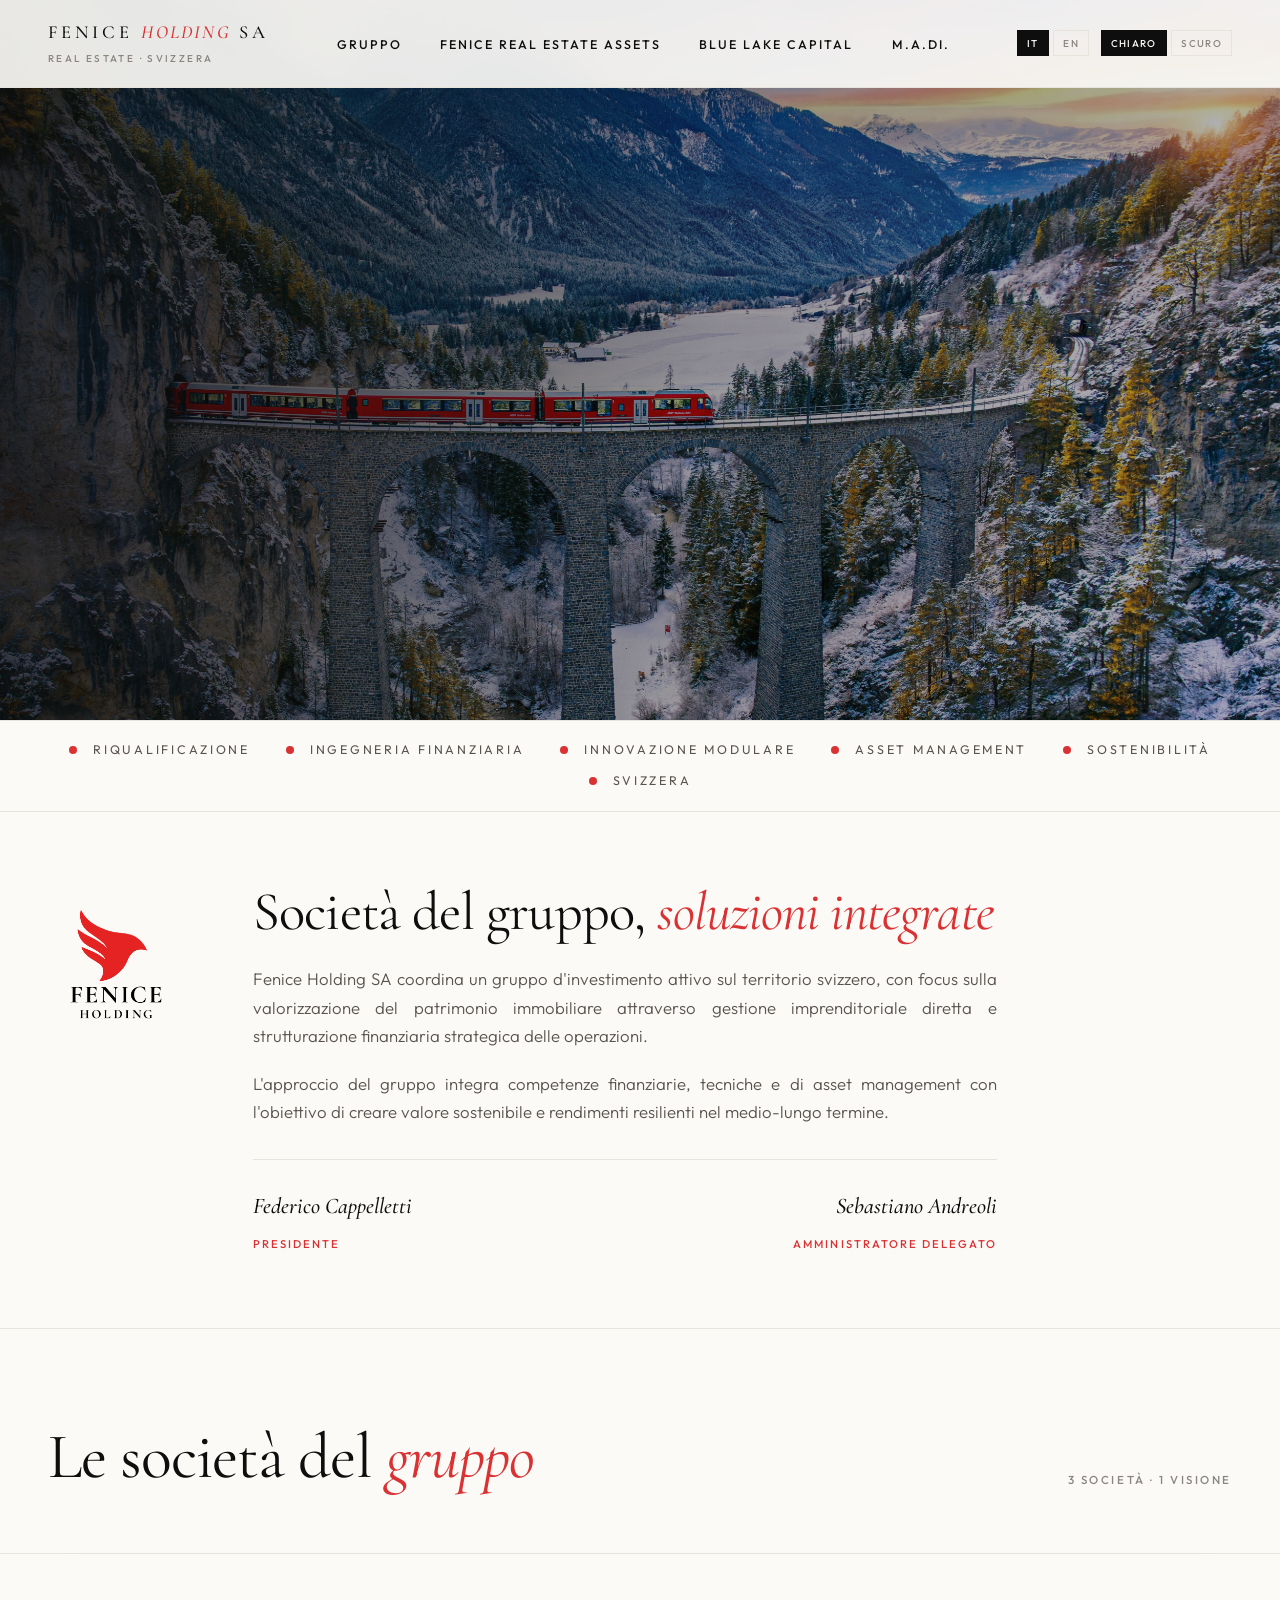
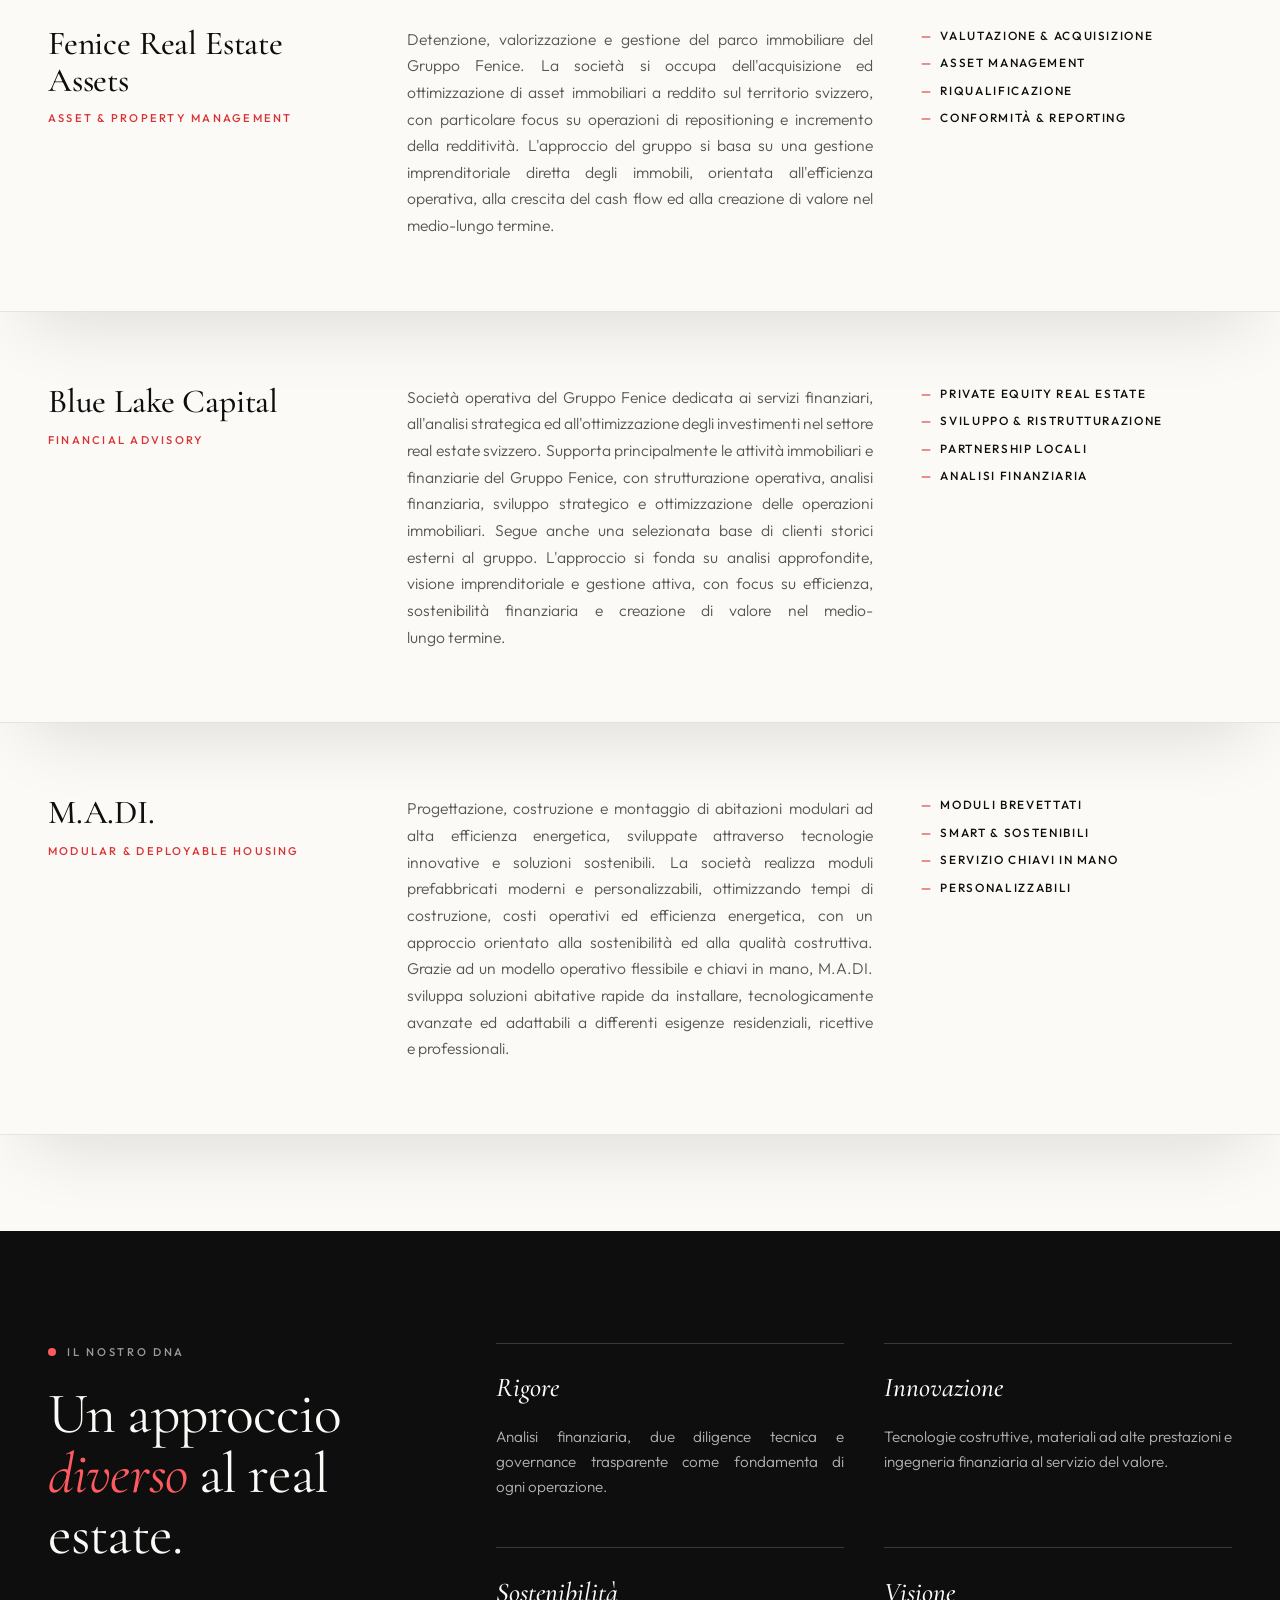
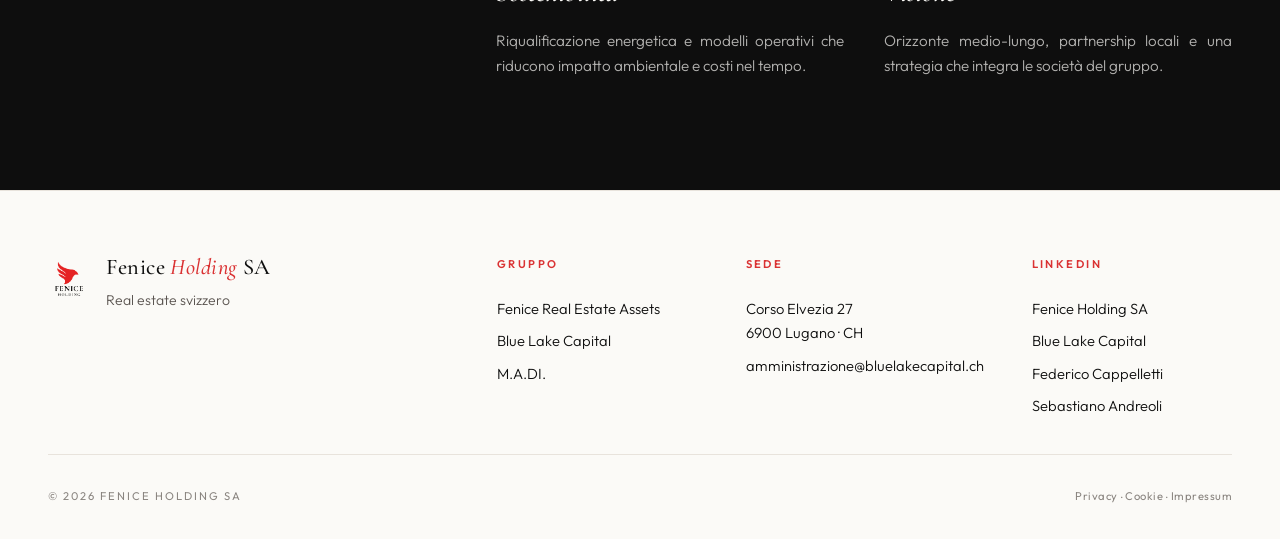
==== index.html @ 57247892 "fix: always land at top on load, keep URL clean on anchor clicks, add scroll offset for fixed topbar" ====
<!DOCTYPE html>
<html lang="it">
<head>
<meta charset="UTF-8" />
<script>
(function () {
  try {
    if (localStorage.getItem("fenice-theme") === "dark") {
      document.documentElement.setAttribute("data-theme", "dark");
    }
  } catch (e) {}
  try {
    if ("scrollRestoration" in history) history.scrollRestoration = "manual";
  } catch (e) {}
  window.addEventListener("load", function () {
    if (location.hash) {
      try { history.replaceState(null, "", location.pathname + location.search); } catch (e) {}
    }
    window.scrollTo({ top: 0, left: 0, behavior: "instant" });
  });
})();
</script>
<meta name="viewport" content="width=device-width, initial-scale=1.0" />
<title data-it="Fenice Holding SA — Real Estate Svizzera" data-en="Fenice Holding SA — Swiss Real Estate">Fenice Holding SA — Real Estate Svizzera</title>
<meta name="description" content="Fenice Holding SA — Valore aggiunto nel real estate svizzero attraverso riqualificazione, ingegneria finanziaria e innovazione modulare." />
<link rel="preconnect" href="https://fonts.googleapis.com">
<link rel="preconnect" href="https://fonts.gstatic.com" crossorigin>
<link href="https://fonts.googleapis.com/css2?family=Cormorant+Garamond:ital,wght@0,300;0,400;0,500;0,600;0,700;1,400;1,500&family=Outfit:wght@200;300;400;500;600;700&display=swap" rel="stylesheet">
<style>
  :root {
    /* Brand */
    --paper: #fbfaf7;
    --paper-warm: #f4f0e8;
    --ink: #0e0e0e;
    --ink-soft: #5a5450;
    --ink-mute: #8a8580;
    --red: #DA3233;          /* Official Fenice red */
    --red-deep: #a8232a;
    --red-soft: #f5e1e0;
    --rule: #e8e3dc;
    --rule-soft: #f0ebe2;
    --topbar-bg: rgba(251, 250, 247, 0.92);
    --values-bg: #0e0e0e;
    --values-fg: #fbfaf7;
    --values-muted: rgba(251, 250, 247, 0.7);
    --values-dim: rgba(251, 250, 247, 0.6);
    --values-rule: rgba(251, 250, 247, 0.18);
    --values-accent: #ff5a60;
  }

  * { margin: 0; padding: 0; box-sizing: border-box; }
  html {
    scroll-behavior: smooth;
    scroll-padding-top: 6rem;
    max-width: 100%;
  }
  body {
    font-family: 'Outfit', sans-serif;
    background: var(--paper);
    color: var(--ink);
    font-weight: 300;
    line-height: 1.65;
    overflow-x: hidden;
    -webkit-font-smoothing: antialiased;
    text-rendering: optimizeLegibility;
  }
  p,
  .company-body,
  .hero-lede,
  .value-item p,
  .footer-brand-block .info p {
    text-align: justify;
    text-wrap: pretty;
  }

  /* ============ TOP BAR ============ */
  .topbar {
    position: fixed; top: 0; left: 0; right: 0; z-index: 100;
    display: grid;
    grid-template-columns: auto 1fr auto;
    align-items: center;
    gap: 1rem;
    padding: 1.2rem 3rem;
    background: var(--topbar-bg);
    backdrop-filter: blur(14px);
    border-bottom: 1px solid var(--rule);
  }
  .brand {
    display: block;
    text-decoration: none; color: var(--ink);
  }
  .brand-lockup { display: block; }
  .brand-lockup__title {
    font-family: 'Cormorant Garamond', serif;
    font-size: clamp(0.95rem, 2.5vw, 1.15rem);
    font-weight: 500;
    letter-spacing: 0.22em;
    text-transform: uppercase;
    line-height: 1.15;
  }
  .brand-lockup__title em {
    font-style: italic;
    font-weight: 500;
    color: var(--red);
    letter-spacing: 0.12em;
  }
  .brand-lockup__tag {
    display: block;
    font-family: 'Outfit', sans-serif;
    font-size: 0.62rem;
    letter-spacing: 0.24em;
    text-transform: uppercase;
    color: var(--ink-mute);
    font-weight: 500;
    margin-top: 0.35rem;
  }
  nav { justify-self: center; }
  nav ul { display: flex; gap: 2.4rem; list-style: none; }
  nav a {
    text-decoration: none; color: var(--ink); font-size: 0.78rem;
    letter-spacing: 0.16em; text-transform: uppercase; font-weight: 500;
    transition: color .3s; position: relative;
    padding: 0.5rem 0;
  }
  nav a:hover { color: var(--red); }
  nav a::after {
    content:''; position:absolute; bottom:0; left:0; width:0; height:1px;
    background: var(--red); transition: width .4s ease;
  }
  nav a:hover::after { width: 100%; }
  .nav-tools {
    justify-self: end;
    display: flex;
    align-items: center;
    gap: 0.75rem;
    flex-wrap: wrap;
  }
  .lang-switch,
  .theme-switch { display: inline-flex; gap: 0.3rem; }
  .lang-btn {
    border: 1px solid var(--rule);
    background: transparent;
    color: var(--ink-mute);
    font-family: 'Outfit', sans-serif;
    font-size: 0.62rem;
    letter-spacing: 0.14em;
    text-transform: uppercase;
    padding: 0.35rem 0.55rem;
    cursor: pointer;
    font-weight: 500;
  }
  .lang-btn[aria-pressed="true"] {
    background: var(--ink);
    color: var(--paper);
    border-color: var(--ink);
  }
  .nav-mobile { display: none; }
  .nav-toggle { display: none; }

  [data-io] {
    opacity: 0;
    transform: translateY(1rem);
    transition: opacity 0.7s ease, transform 0.7s ease;
  }
  [data-io].is-inview {
    opacity: 1;
    transform: translateY(0);
  }
  @media (prefers-reduced-motion: reduce) {
    [data-io] {
      opacity: 1 !important;
      transform: none !important;
      transition: none !important;
    }
  }

  /* ============ HERO (full-bleed cover) ============ */
  .hero {
    position: relative;
    padding: 0;
    margin: 0;
    min-width: 0;
  }
  .hero[data-io]:not(.is-inview) {
    opacity: 0;
    transform: none;
    transition: opacity 0.75s ease;
  }
  .hero[data-io].is-inview {
    opacity: 1;
    transform: none;
    transition: opacity 0.75s ease;
  }
  .hero-cover {
    position: relative;
    width: 100%;
    aspect-ratio: 16 / 9;
    max-height: 92vh;
    display: flex;
    align-items: flex-end;
    overflow: hidden;
  }
  .hero-cover__stage {
    position: absolute;
    inset: 0;
  }
  .hero-cover__media {
    position: absolute;
    inset: 0;
    background: url(assets/hero-bernina-train.jpg) center top / cover no-repeat;
    z-index: 0;
    transform: translateZ(0);
  }
  .hero-cover__veil {
    position: absolute;
    inset: 0;
    background:
      linear-gradient(
        105deg,
        rgba(14,14,14,0.82) 0%,
        rgba(14,14,14,0.58) 32%,
        rgba(14,14,14,0.28) 55%,
        rgba(14,14,14,0.12) 100%
      ),
      rgba(14,14,14,0.18);
    z-index: 1;
    pointer-events: none;
  }
  .eyebrow {
    font-family: 'Outfit', sans-serif; font-size: 0.72rem;
    letter-spacing: 0.24em; text-transform: uppercase; color: var(--red);
    display: flex; align-items: center; gap: 0.8rem; margin-bottom: 2rem;
    font-weight: 500;
  }
  .eyebrow::before {
    content: ''; width: 32px; height: 1px; background: var(--red);
  }
  .hero .display,
  .hero h1.display {
    font-family: 'Cormorant Garamond', serif;
    font-size: clamp(2.6rem, 6vw, 5.5rem);
    line-height: 0.98; font-weight: 400; letter-spacing: -0.02em;
    color: #fbfaf7;
    margin-bottom: 1.5rem;
    max-width: 14ch;
    overflow-wrap: break-word;
    text-shadow: 0 2px 24px rgba(0, 0, 0, 0.35);
  }
  .hero h1.display em {
    font-style: italic; color: #ff6b6e; font-weight: 400;
  }
  .hero-lede {
    font-size: 1.05rem; max-width: 34rem;
    color: rgba(251, 250, 247, 0.9);
    margin-bottom: 2rem; font-weight: 300; line-height: 1.6;
  }
  .hero-copy {
    min-width: 0;
    max-width: 40rem;
    overflow-wrap: break-word;
  }
  .hero .eyebrow { color: #ff8a8c; }
  .hero .eyebrow::before { background: var(--red); }
  .hero-actions { display: flex; gap: 1.2rem; align-items: center; flex-wrap: wrap; }
  .btn {
    padding: 1rem 1.8rem; border: 1px solid var(--ink);
    background: var(--ink); color: var(--paper);
    text-decoration: none; font-size: 0.76rem; letter-spacing: 0.18em;
    text-transform: uppercase; transition: all .3s ease;
    font-weight: 500; font-family: 'Outfit', sans-serif;
    display: inline-flex; align-items: center; gap: 0.6rem;
  }
  .btn:hover { background: var(--red); border-color: var(--red); }
  .btn-ghost {
    background: transparent; color: var(--ink); border-color: var(--ink);
  }
  .btn-ghost:hover { background: var(--ink); color: var(--paper); }
  .hero .btn {
    background: #fbfaf7;
    color: var(--ink);
    border-color: #fbfaf7;
  }
  .hero .btn:hover {
    background: var(--red);
    border-color: var(--red);
    color: #fbfaf7;
  }
  .btn svg { transition: transform .3s; }
  .btn:hover svg { transform: translateX(3px); }

  /* ============ STRIP ============ */
  .strip {
    position: relative;
    z-index: 2;
    border-top: 1px solid var(--rule);
    border-bottom: 1px solid var(--rule);
    padding: 1.2rem 3rem;
    background: var(--paper);
  }
  .strip-track {
    display: flex;
    flex-wrap: wrap;
    justify-content: center;
    align-items: center;
    gap: 0.65rem 2.25rem;
    max-width: 1500px;
    margin: 0 auto;
    font-family: 'Outfit', sans-serif;
    font-size: 0.78rem;
    letter-spacing: 0.22em;
    text-transform: uppercase;
    color: var(--ink-soft);
    font-weight: 400;
  }
  .strip-track span { display: flex; align-items: center; gap: 1rem; white-space: nowrap; }
  .strip-track span::before {
    content: ''; width: 8px; height: 8px; background: var(--red);
    border-radius: 50%; flex-shrink: 0;
  }

  /* ============ INTRO ============ */
  .intro {
    padding: 4.5rem 3rem;
    border-bottom: 1px solid var(--rule);
  }
  .intro__inner {
    max-width: 1500px;
    margin: 0 auto;
    display: grid;
    grid-template-columns: clamp(7.5rem, 11vw, 9.75rem) minmax(0, 1fr);
    column-gap: clamp(2rem, 5vw, 4rem);
    align-items: start;
  }
  .intro-lockup {
    padding-top: 0.2rem;
  }
  .intro-lockup__logo {
    display: block;
    width: clamp(6.75rem, 11vw, 8.5rem);
    height: auto;
  }
  .intro-lockup__logo--dark { display: none; }
  html[data-theme="dark"] .intro-lockup__logo--light { display: none; }
  html[data-theme="dark"] .intro-lockup__logo--dark { display: block; }
  .intro__copy {
    min-width: 0;
  }
  .section-label {
    font-family: 'Outfit', sans-serif; font-size: 0.7rem;
    letter-spacing: 0.24em; text-transform: uppercase; color: var(--ink-soft);
    font-weight: 500;
  }
  .section-label .dot {
    display: inline-block; width: 8px; height: 8px; background: var(--red);
    border-radius: 50%; margin-right: 0.7rem; vertical-align: middle;
  }
  .intro__copy h2 {
    font-family: 'Cormorant Garamond', serif; font-size: 3.4rem;
    font-weight: 400; line-height: 1.05; letter-spacing: -0.015em;
    margin: 0 0 1.5rem;
    max-width: 47rem;
    text-wrap: balance;
  }
  .intro__copy h2 em { color: var(--red); font-style: italic; }
  .intro__copy p {
    font-size: 1.05rem; max-width: 46.5rem; color: var(--ink-soft);
    margin-bottom: 1.2rem; line-height: 1.7;
  }
  .intro__copy p:last-of-type { margin-bottom: 0; }
  .leadership {
    margin-top: 2rem;
    display: grid; grid-template-columns: 1fr 1fr; gap: 1.5rem;
    padding-top: 1.75rem; border-top: 1px solid var(--rule); max-width: 46.5rem;
  }
  .leadership .leader-card:last-child { text-align: right; }
  .leader-name {
    font-family: 'Cormorant Garamond', serif; font-size: 1.4rem;
    font-style: italic; color: var(--ink); display: block; margin-bottom: 0.2rem;
    font-weight: 500;
  }
  .leader-role {
    font-family: 'Outfit', sans-serif; font-size: 0.7rem;
    letter-spacing: 0.18em; text-transform: uppercase; color: var(--red);
    font-weight: 500;
  }
  .leader-card a.leader-name {
    text-decoration: none;
    color: inherit;
    transition: color 0.25s ease;
    border-bottom: 1px solid transparent;
  }
  .leader-card a.leader-name:hover {
    color: var(--red);
    border-bottom-color: rgba(218, 50, 51, 0.35);
  }

  /* ============ COMPANIES ============ */
  .companies {
    padding: 6rem 0;
    max-width: 1500px;
    margin: 0 auto;
    perspective: 1400px;
    perspective-origin: 50% 0%;
  }
  .companies-header {
    padding: 0 3rem 4rem;
    display: flex; justify-content: space-between; align-items: end;
    border-bottom: 1px solid var(--rule); margin-bottom: 0;
    gap: 3rem;
  }
  .companies-header h2 {
    font-family: 'Cormorant Garamond', serif; font-size: clamp(2.4rem, 5vw, 4.2rem);
    font-weight: 400; line-height: 1; letter-spacing: -0.015em;
  }
  .companies-header h2 em { color: var(--red); font-style: italic; }
  .companies-header .meta {
    font-family: 'Outfit', sans-serif; font-size: 0.72rem;
    letter-spacing: 0.22em; text-transform: uppercase; color: var(--ink-mute);
    text-align: right; font-weight: 500;
  }

  .company {
    border-bottom: 1px solid var(--rule);
    padding: 4.5rem 3rem;
    display: grid;
    grid-template-columns: minmax(0, 1fr) minmax(0, 1.5fr) minmax(0, 1fr);
    gap: 3rem;
    align-items: start;
    position: relative;
    overflow: hidden;
    transform-style: preserve-3d;
    transform-origin: 50% 0%;
  }
  /* Own entrance + 3D: avoids fighting generic [data-io] transition/opacity */
  .company[data-io]:not(.is-inview) {
    opacity: 0;
    transform: rotateX(15deg) translateY(64px) translateZ(-48px) scale(0.96);
    box-shadow: 0 0 0 rgba(14,14,14,0);
    transition:
      opacity 0.75s ease,
      transform 1.05s cubic-bezier(0.16, 1, 0.3, 1),
      background 0.5s ease,
      box-shadow 0.6s ease;
  }
  .company[data-io].is-inview {
    opacity: 1;
    transform: rotateX(var(--fenice-tilt-x, 0deg)) translateY(0) translateZ(0) scale(1);
    box-shadow: 0 36px 70px -30px rgba(14,14,14,0.14);
    transition:
      opacity 0.75s ease,
      transform 1.05s cubic-bezier(0.16, 1, 0.3, 1),
      background 0.5s ease,
      box-shadow 0.6s ease;
  }
  @media (prefers-reduced-motion: reduce) {
    .company[data-io]:not(.is-inview),
    .company[data-io].is-inview,
    .company:hover {
      opacity: 1 !important;
      transform: none !important;
      box-shadow: none !important;
      transition: none !important;
    }
    .values[data-io].is-inview .value-item:hover,
    .leader-card:hover {
      transform: none !important;
      box-shadow: none !important;
    }
  }
  .company:hover {
    background: var(--paper-warm);
    transform: rotateX(var(--fenice-tilt-x, 0deg)) translateY(-4px) translateZ(12px) scale(1.01);
    box-shadow: 0 42px 80px -28px rgba(14,14,14,0.18);
  }
  .company:hover .company-num { color: var(--red); transform: translateX(4px); }

  .company-num { display: none; }
  .company-name {
    font-family: 'Cormorant Garamond', serif; font-size: 2.1rem;
    font-weight: 500; letter-spacing: -0.005em; line-height: 1.1;
  }
  .company-name span {
    display: block; font-family: 'Outfit', sans-serif; font-size: 0.7rem;
    letter-spacing: 0.2em; text-transform: uppercase; color: var(--red);
    margin-top: 0.8rem; font-weight: 500;
  }
  .company-body {
    font-size: 0.98rem; color: var(--ink-soft); line-height: 1.7;
    font-weight: 300;
  }
  .company-tags {
    display: flex; flex-direction: column; gap: 0.5rem;
    font-family: 'Outfit', sans-serif; font-size: 0.74rem;
    letter-spacing: 0.14em; text-transform: uppercase; color: var(--ink);
    font-weight: 500;
  }
  .company-tags li {
    list-style: none; padding-left: 1.2rem; position: relative;
  }
  .company-tags li::before {
    content: '—'; position: absolute; left: 0; color: var(--red);
  }

  /* ============ VALUES ============ */
  .values {
    padding: 7rem 3rem;
    background: var(--values-bg);
    color: var(--values-fg);
    display: grid; grid-template-columns: 1fr 2fr; gap: 5rem;
    position: relative; overflow: hidden;
    perspective: 1100px;
    perspective-origin: 50% 20%;
  }
  .values .section-label { color: var(--values-dim); }
  .values h2 {
    font-family: 'Cormorant Garamond', serif; font-size: clamp(2.2rem, 4.5vw, 3.8rem);
    font-weight: 400; line-height: 1.05; letter-spacing: -0.015em;
    margin-bottom: 0; margin-top: 1.4rem;
  }
  .values h2 em { color: var(--values-accent); font-style: italic; }
  .values-grid {
    display: grid; grid-template-columns: repeat(2, 1fr); gap: 3rem 2.5rem;
  }
  .value-item {
    border-top: 1px solid var(--values-rule); padding-top: 1.4rem;
    transform: translateY(36px) rotateX(10deg);
    transform-origin: 50% 0%;
    transform-style: preserve-3d;
    opacity: 0.35;
    transition: transform 0.85s cubic-bezier(0.16, 1, 0.3, 1), opacity 0.75s ease, box-shadow 0.4s ease;
  }
  .values[data-io].is-inview .value-item {
    transform: translateY(0) rotateX(0deg) translateZ(0);
    opacity: 1;
  }
  .values[data-io].is-inview .value-item:hover {
    transform: translateY(-6px) rotateX(-6deg) rotateY(3deg) translateZ(18px);
    box-shadow: 0 20px 40px -20px rgba(0, 0, 0, 0.45);
  }
  .leader-card {
    transform-style: preserve-3d;
    transition: transform 0.45s cubic-bezier(0.16, 1, 0.3, 1), box-shadow 0.45s ease;
    border-radius: 2px;
  }
  .leader-card:hover {
    transform: translateY(-4px) rotateX(-4deg) translateZ(10px);
    box-shadow: 0 16px 32px -18px rgba(14, 14, 14, 0.12);
  }
  .values[data-io].is-inview .value-item:nth-child(1) { transition-delay: 0.05s; }
  .values[data-io].is-inview .value-item:nth-child(2) { transition-delay: 0.12s; }
  .values[data-io].is-inview .value-item:nth-child(3) { transition-delay: 0.19s; }
  .values[data-io].is-inview .value-item:nth-child(4) { transition-delay: 0.26s; }
  .value-item .num { display: none; }
  .value-item h3 {
    font-family: 'Cormorant Garamond', serif; font-size: 1.7rem;
    font-weight: 500; font-style: italic; margin-bottom: 0.8rem;
  }
  .value-item p {
    font-size: 0.95rem; color: var(--values-muted); line-height: 1.65;
    font-weight: 300;
  }
  /* ============ CTA ============ */
  .cta {
    padding: 7rem 3rem;
    background: linear-gradient(180deg, var(--paper) 0%, var(--paper-warm) 100%);
    text-align: center;
    position: relative;
  }
  .cta-inner {
    max-width: 50rem; margin: 0 auto;
  }
  .cta h2 {
    font-family: 'Cormorant Garamond', serif;
    font-size: clamp(2.4rem, 5vw, 4rem);
    font-weight: 400; line-height: 1.05; letter-spacing: -0.015em;
    margin: 1.5rem 0 1.5rem;
  }
  .cta h2 em { color: var(--red); font-style: italic; }
  .cta p {
    font-size: 1.1rem; color: var(--ink-soft); margin-bottom: 1.75rem;
    font-weight: 300;
  }
  .cta-actions {
    display: flex;
    flex-direction: column;
    align-items: center;
    gap: 1rem;
  }
  .btn-cta {
    display: inline-flex;
    align-items: center;
    gap: 0.65rem;
    padding: 1rem 2.25rem;
    border: 1.5px solid var(--ink);
    background: var(--paper);
    color: var(--ink);
    text-decoration: none;
    font-size: 0.78rem;
    letter-spacing: 0.2em;
    text-transform: uppercase;
    font-weight: 500;
    font-family: 'Outfit', sans-serif;
    transition: background 0.3s ease, color 0.3s ease, border-color 0.3s ease, transform 0.25s ease;
  }
  .btn-cta:hover {
    background: var(--ink);
    color: var(--paper);
    border-color: var(--ink);
    transform: translateY(-2px);
  }
  .btn-cta svg {
    transition: transform 0.3s ease;
  }
  .btn-cta:hover svg {
    transform: translateX(4px);
  }
  .cta-mail {
    font-size: 0.92rem;
    color: var(--ink-mute);
    text-decoration: none;
    border-bottom: 1px solid var(--rule);
    padding-bottom: 0.15rem;
    transition: color 0.2s ease, border-color 0.2s ease;
  }
  .cta-mail:hover {
    color: var(--red);
    border-color: var(--red);
  }

  /* ============ FOOTER ============ */
  footer {
    padding: 4rem 3rem 2rem;
    border-top: 1px solid var(--rule);
    background: var(--paper);
  }
  .footer-grid {
    display: grid; grid-template-columns: 2fr 1fr 1fr 1fr; gap: 3rem;
    max-width: 1500px; margin: 0 auto;
  }
  .footer-brand-block { display: flex; align-items: flex-start; gap: 1rem; }
  .footer-brand-block img { height: 48px; width: auto; flex-shrink: 0; }
  .footer-brand-block .info {
    font-family: 'Cormorant Garamond', serif;
  }
  .footer-brand-block .name { font-size: 1.4rem; font-weight: 500; line-height: 1.1; letter-spacing: 0.02em; }
  .footer-brand-block .name em { color: var(--red); font-style: italic; }
  .footer-brand-block p {
    font-size: 0.88rem; color: var(--ink-soft); margin-top: 0.6rem;
    font-family: 'Outfit', sans-serif; font-weight: 300; line-height: 1.55;
  }
  .foot-col h4 {
    font-family: 'Outfit', sans-serif; font-size: 0.7rem;
    letter-spacing: 0.22em; text-transform: uppercase; color: var(--red);
    margin-bottom: 1.2rem; font-weight: 600;
  }
  .foot-col a, .foot-col p {
    display: block; color: var(--ink); text-decoration: none;
    font-size: 0.92rem; padding: 0.25rem 0;
    transition: color .3s, padding .3s;
    font-weight: 300;
  }
  .foot-col a:hover { color: var(--red); padding-left: 0.4rem; }
  .footer-base {
    max-width: 1500px; margin: 2rem auto 0;
    padding-top: 2rem;
    border-top: 1px solid var(--rule);
    display: flex; justify-content: space-between;
    font-family: 'Outfit', sans-serif; font-size: 0.7rem;
    letter-spacing: 0.18em; text-transform: uppercase; color: var(--ink-mute);
    font-weight: 400;
  }
  .footer-legal {
    display: inline-flex;
    flex-wrap: wrap;
    align-items: center;
    gap: 0.2rem;
    text-transform: none;
    letter-spacing: 0.04em;
  }
  .footer-legal a {
    color: var(--ink-mute);
    text-decoration: none;
    border-bottom: 1px solid transparent;
    transition: color 0.2s ease, border-color 0.2s ease;
  }
  .footer-legal a:hover {
    color: var(--red);
    border-bottom-color: rgba(218, 50, 51, 0.35);
  }

  @media (max-width: 900px) {
    .topbar {
      position: relative; top: auto;
      padding: 0.9rem 1.5rem;
      grid-template-columns: 1fr auto;
      align-items: center; justify-items: stretch;
      gap: 0.5rem 1rem;
    }
    .brand { grid-column: 1; grid-row: 1; justify-self: start; }
    .brand-lockup__title { font-size: 0.95rem; letter-spacing: 0.16em; }
    .nav-toggle {
      display: inline-flex; flex-direction: column; justify-content: center; gap: 5px;
      grid-column: 2; grid-row: 1; justify-self: end;
      width: 42px; height: 42px; padding: 9px;
      background: none; border: 0; cursor: pointer;
    }
    .nav-toggle__bar {
      display: block; width: 100%; height: 2px; background: var(--ink);
      transition: transform 0.3s ease, opacity 0.2s ease;
    }
    .topbar.is-open .nav-toggle__bar:nth-child(1) { transform: translateY(7px) rotate(45deg); }
    .topbar.is-open .nav-toggle__bar:nth-child(2) { opacity: 0; }
    .topbar.is-open .nav-toggle__bar:nth-child(3) { transform: translateY(-7px) rotate(-45deg); }
    nav { grid-column: 1 / -1; grid-row: 2; width: 100%; display: none; }
    .nav-tools { grid-column: 1 / -1; grid-row: 3; justify-self: start; display: none; }
    .topbar.is-open nav { display: block; }
    .topbar.is-open .nav-tools { display: flex; gap: 0.75rem; margin-top: 0.25rem; }
    nav ul { flex-direction: column; align-items: stretch; gap: 0; width: 100%; }
    nav li { border-top: 1px solid var(--rule-soft); }
    nav a { display: block; padding: 0.85rem 0; font-size: 0.8rem; letter-spacing: 0.12em; }
    .hero-cover { aspect-ratio: 16 / 9; max-height: none; }
    html { scroll-padding-top: 1.5rem; }
    .hero-cover__content { padding: 6.5rem 1.5rem 2rem; }
    .hero h1.display { max-width: none; }
    .strip { padding: 1.1rem 1.25rem; }
    .strip-track { gap: 0.5rem 1.1rem; font-size: 0.6rem; letter-spacing: 0.1em; }
    .strip-track span { gap: 0.6rem; }
    .strip-track span::before { width: 6px; height: 6px; }
    .intro { padding: 3rem 1.5rem; }
    .intro__inner {
      grid-template-columns: 1fr;
      gap: 1.25rem;
    }
    .intro-lockup__logo { width: clamp(6rem, 28vw, 7.5rem); }
    .intro__copy h2 { font-size: clamp(2rem, 7vw, 2.75rem); margin-bottom: 1.25rem; }
    .values, .cta { grid-template-columns: 1fr; }
    .values, .cta { padding: 4rem 1.5rem; gap: 2rem; }
    .companies-header { padding: 0 1.5rem 3rem; flex-direction: column; gap: 1rem; align-items: start; }
    .companies-header .meta { text-align: left; }
    .company { grid-template-columns: 1fr; padding: 3rem 1.5rem; gap: 1.5rem; }
    .values-grid { grid-template-columns: 1fr; gap: 2rem; }
    .footer-grid { grid-template-columns: 1fr 1fr; gap: 2rem; }
    .footer-brand-block { grid-column: 1 / -1; }
    footer { padding: 3rem 1.5rem 1.5rem; }
    .footer-base { flex-direction: column; gap: 0.8rem; }
  }
</style>
<link rel="stylesheet" href="theme.css" />
</head>
<body>

<header class="topbar">
  <a href="#top" class="brand" aria-label="Fenice Holding">
    <div class="brand-lockup">
      <span class="brand-lockup__title" data-it-html="Fenice &lt;em&gt;Holding&lt;/em&gt; SA" data-en-html="Fenice &lt;em&gt;Holding&lt;/em&gt; SA">Fenice <em>Holding</em> SA</span>
      <span class="brand-lockup__tag" data-it="Real Estate · Svizzera" data-en="Real Estate · Switzerland">Real Estate · Svizzera</span>
    </div>
  </a>
  <button type="button" class="nav-toggle" aria-label="Menu" aria-expanded="false" aria-controls="site-nav">
    <span class="nav-toggle__bar"></span>
    <span class="nav-toggle__bar"></span>
    <span class="nav-toggle__bar"></span>
  </button>
  <nav id="site-nav">
    <ul>
      <li><a href="#gruppo" data-it="Gruppo" data-en="Group">Gruppo</a></li>
      <li><a href="#fenice-re" data-it="Fenice Real Estate Assets" data-en="Fenice Real Estate Assets">Fenice Real Estate Assets</a></li>
      <li><a href="#blue-lake" data-it="Blue Lake Capital" data-en="Blue Lake Capital">Blue Lake Capital</a></li>
      <li><a href="#madi" data-it="M.A.DI." data-en="M.A.DI.">M.A.DI.</a></li>
    </ul>
  </nav>
  <div class="nav-tools">
    <div class="lang-switch" aria-label="Lingua">
      <button type="button" class="lang-btn" data-lang="it" aria-pressed="true">IT</button>
      <button type="button" class="lang-btn" data-lang="en" aria-pressed="false">EN</button>
    </div>
    <div class="theme-switch" role="group" aria-label="Tema">
      <button type="button" class="lang-btn" data-theme="light" data-it="Chiaro" data-en="Light" aria-pressed="true">Chiaro</button>
      <button type="button" class="lang-btn" data-theme="dark" data-it="Scuro" data-en="Dark" aria-pressed="false">Scuro</button>
    </div>
  </div>
</header>

<section class="hero" id="top" data-io>
  <div class="hero-cover" role="img" aria-label="Treno rosso sul viadotto — Svizzera">
    <div class="hero-cover__stage" aria-hidden="true">
      <div class="hero-cover__media"></div>
      <div class="hero-cover__veil"></div>
    </div>
  </div>
</section>

<div class="strip" data-io>
  <div class="strip-track">
    <span data-it="Riqualificazione" data-en="Retrofitting">Riqualificazione</span><span data-it="Ingegneria finanziaria" data-en="Financial engineering">Ingegneria finanziaria</span><span data-it="Innovazione modulare" data-en="Modular innovation">Innovazione modulare</span>
    <span data-it="Asset Management" data-en="Asset management">Asset Management</span><span data-it="Sostenibilità" data-en="Sustainability">Sostenibilità</span><span data-it="Svizzera" data-en="Switzerland">Svizzera</span>
  </div>
</div>

<section class="intro" id="gruppo" data-io>
  <div class="intro__inner">
    <div class="intro-lockup" aria-label="Fenice Holding">
      <img
        class="intro-lockup__logo intro-lockup__logo--light"
        src="assets/fenice-logo.png"
        width="1063"
        height="1206"
        alt="Fenice Holding"
      />
      <img
        class="intro-lockup__logo intro-lockup__logo--dark"
        src="assets/fenice-logo-white.png"
        width="1063"
        height="1206"
        alt=""
        aria-hidden="true"
      />
    </div>
    <div class="intro__copy">
      <h2 data-it-html="Società del gruppo, &lt;em&gt;soluzioni integrate&lt;/em&gt;" data-en-html="Group companies, &lt;em&gt;integrated solutions&lt;/em&gt;">Società del gruppo, <em>soluzioni integrate</em></h2>
      <p data-it="Fenice Holding SA coordina un gruppo d&#39;investimento attivo sul territorio svizzero, con focus sulla valorizzazione del patrimonio immobiliare attraverso gestione imprenditoriale diretta e strutturazione finanziaria strategica delle operazioni." data-en="Fenice Holding SA coordinates an investment group active across Switzerland, focused on enhancing real estate assets through direct entrepreneurial management and strategic financial structuring of operations.">
        Fenice Holding SA coordina un gruppo d'investimento attivo sul territorio svizzero, con focus sulla valorizzazione del patrimonio immobiliare attraverso gestione imprenditoriale diretta e strutturazione finanziaria strategica delle operazioni.
      </p>
      <p data-it="L&#39;approccio del gruppo integra competenze finanziarie, tecniche e di asset management con l&#39;obiettivo di creare valore sostenibile e rendimenti resilienti nel medio-lungo termine." data-en="The group's approach combines financial, technical and asset management expertise to create sustainable value and resilient medium- to long-term returns.">
        L'approccio del gruppo integra competenze finanziarie, tecniche e di asset management con l'obiettivo di creare valore sostenibile e rendimenti resilienti nel medio-lungo termine.
      </p>
      <div class="leadership">
        <div class="leader-card">
          <a class="leader-name" href="https://www.linkedin.com/in/federico-cappelletti-7187551b8/" target="_blank" rel="noopener noreferrer">Federico Cappelletti</a>
          <span class="leader-role" data-it="Presidente" data-en="Chairman">Presidente</span>
        </div>
        <div class="leader-card">
          <a class="leader-name" href="https://ch.linkedin.com/in/sebastianoandreoli" target="_blank" rel="noopener noreferrer">Sebastiano Andreoli</a>
          <span class="leader-role" data-it="Amministratore Delegato" data-en="CEO">Amministratore Delegato</span>
        </div>
      </div>
    </div>
  </div>
</section>

<section class="companies">
  <div class="companies-header" data-io>
    <h2 data-it-html="Le società del &lt;em&gt;gruppo&lt;/em&gt;" data-en-html="The group &lt;em&gt;companies&lt;/em&gt;">Le società del <em>gruppo</em></h2>
    <div class="meta" data-it="3 società · 1 visione" data-en="3 companies · 1 vision">3 società · 1 visione</div>
  </div>

  <article class="company" id="fenice-re" data-io>
    <div>
      <div class="company-name">Fenice Real Estate Assets <span>Asset & Property Management</span></div>
    </div>
    <p class="company-body" data-it="Detenzione, valorizzazione e gestione del parco immobiliare del Gruppo Fenice. La società si occupa dell&#39;acquisizione ed ottimizzazione di asset immobiliari a reddito sul territorio svizzero, con particolare focus su operazioni di repositioning e incremento della redditività. L&#39;approccio del gruppo si basa su una gestione imprenditoriale diretta degli immobili, orientata all&#39;efficienza operativa, alla crescita del cash flow ed alla creazione di valore nel medio-lungo termine." data-en="Ownership, enhancement and management of the Fenice Group real estate portfolio. The company acquires and optimises income-producing assets in Switzerland, with a focus on repositioning and yield improvement. The group&#39;s approach is based on direct entrepreneurial property management, targeting operational efficiency, cash flow growth and medium- to long-term value creation.">
      Detenzione, valorizzazione e gestione del parco immobiliare del Gruppo Fenice. La società si occupa
      dell'acquisizione ed ottimizzazione di asset immobiliari a reddito sul territorio svizzero, con particolare
      focus su operazioni di repositioning e incremento della redditività. L'approccio del gruppo si basa su una
      gestione imprenditoriale diretta degli immobili, orientata all'efficienza operativa, alla crescita del cash flow
      ed alla creazione di valore nel medio-lungo termine.
    </p>
    <ul class="company-tags">
      <li data-it="Valutazione & Acquisizione" data-en="Valuation & acquisition">Valutazione & Acquisizione</li>
      <li data-it="Asset Management" data-en="Asset management">Asset Management</li>
      <li data-it="Riqualificazione" data-en="Retrofitting">Riqualificazione</li>
      <li data-it="Conformità & Reporting" data-en="Compliance & reporting">Conformità & Reporting</li>
    </ul>
  </article>

  <article class="company" id="blue-lake" data-io data-io-delay="50">
    <div>
      <div class="company-name">Blue Lake Capital <span data-it="Financial Advisory" data-en="Financial Advisory">Financial Advisory</span></div>
    </div>
    <p class="company-body" data-it="Società operativa del Gruppo Fenice dedicata ai servizi finanziari, all&#39;analisi strategica ed all&#39;ottimizzazione degli investimenti nel settore real estate svizzero. Supporta principalmente le attività immobiliari e finanziarie del Gruppo Fenice, con strutturazione operativa, analisi finanziaria, sviluppo strategico e ottimizzazione delle operazioni immobiliari. Segue anche una selezionata base di clienti storici esterni al gruppo. L&#39;approccio si fonda su analisi approfondite, visione imprenditoriale e gestione attiva, con focus su efficienza, sostenibilità finanziaria e creazione di valore nel medio-lungo termine." data-en="An operating company of the Fenice Group focused on financial services, strategic analysis and optimisation of investments in Swiss real estate. It primarily supports the Group&#39;s real estate and financial activities through operational structuring, financial analysis, strategic development and transaction optimisation, while also serving a select base of longstanding external clients. The approach is grounded in rigorous analysis, entrepreneurial vision and active management, with a focus on efficiency, financial sustainability and medium- to long-term value creation.">
      Società operativa del Gruppo Fenice dedicata ai servizi finanziari, all'analisi strategica ed
      all'ottimizzazione degli investimenti nel settore real estate svizzero. Supporta principalmente le
      attività immobiliari e finanziarie del Gruppo Fenice, con strutturazione operativa, analisi finanziaria,
      sviluppo strategico e ottimizzazione delle operazioni immobiliari. Segue anche una selezionata base di
      clienti storici esterni al gruppo. L'approccio si fonda su analisi approfondite, visione imprenditoriale e
      gestione attiva, con focus su efficienza, sostenibilità finanziaria e creazione di valore nel medio-lungo termine.
    </p>
    <ul class="company-tags">
      <li data-it="Private Equity Real Estate" data-en="Private equity real estate">Private Equity Real Estate</li>
      <li data-it="Sviluppo & Ristrutturazione" data-en="Development & restructuring">Sviluppo & Ristrutturazione</li>
      <li data-it="Partnership Locali" data-en="Local partnerships">Partnership Locali</li>
      <li data-it="Analisi Finanziaria" data-en="Financial analysis">Analisi Finanziaria</li>
    </ul>
  </article>

  <article class="company" id="madi" data-io data-io-delay="100">
    <div>
      <div class="company-name">M.A.DI. <span>Modular & Deployable Housing</span></div>
    </div>
    <p class="company-body" data-it="Progettazione, costruzione e montaggio di abitazioni modulari ad alta efficienza energetica, sviluppate attraverso tecnologie innovative e soluzioni sostenibili. La società realizza moduli prefabbricati moderni e personalizzabili, ottimizzando tempi di costruzione, costi operativi ed efficienza energetica, con un approccio orientato alla sostenibilità ed alla qualità costruttiva. Grazie ad un modello operativo flessibile e chiavi in mano, M.A.DI. sviluppa soluzioni abitative rapide da installare, tecnologicamente avanzate ed adattabili a differenti esigenze residenziali, ricettive e professionali." data-en="Design, construction and assembly of modular homes with high energy efficiency, developed through innovative technologies and sustainable solutions. The company delivers modern, customizable prefabricated modules, optimizing construction timelines, operating costs and energy performance with a sustainability- and quality-driven approach. Thanks to a flexible turnkey operating model, M.A.DI. develops housing solutions that are quick to install, technologically advanced and adaptable to different residential, hospitality and professional needs.">
      Progettazione, costruzione e montaggio di abitazioni modulari ad alta efficienza energetica, sviluppate attraverso tecnologie innovative e soluzioni sostenibili. La società realizza moduli prefabbricati moderni e personalizzabili, ottimizzando tempi di costruzione, costi operativi ed efficienza energetica, con un approccio orientato alla sostenibilità ed alla qualità costruttiva. Grazie ad un modello operativo flessibile e chiavi in mano, M.A.DI. sviluppa soluzioni abitative rapide da installare, tecnologicamente avanzate ed adattabili a differenti esigenze residenziali, ricettive e professionali.
    </p>
    <ul class="company-tags">
      <li data-it="Moduli Brevettati" data-en="Patented modules">Moduli Brevettati</li>
      <li data-it="Smart & Sostenibili" data-en="Smart & sustainable">Smart & Sostenibili</li>
      <li data-it="Servizio Chiavi in Mano" data-en="Turnkey service">Servizio Chiavi in Mano</li>
      <li data-it="Personalizzabili" data-en="Customisable">Personalizzabili</li>
    </ul>
  </article>
</section>

<section class="values" data-io>
  <div>
    <div class="section-label" style="display:flex; align-items:center; gap:0.7rem;">
      <span style="display:inline-block; width:8px; height:8px; background: var(--values-accent); border-radius:50%;"></span>
      <span data-it="Il nostro DNA" data-en="Our DNA">Il nostro DNA</span>
    </div>
    <h2 data-it-html="Un approccio &lt;em&gt;diverso&lt;/em&gt; al real estate." data-en-html="A &lt;em&gt;different&lt;/em&gt; approach to real estate.">Un approccio <em>diverso</em> al real estate.</h2>
  </div>
  <div class="values-grid">
    <div class="value-item">
      <h3 data-it="Rigore" data-en="Rigour">Rigore</h3>
      <p data-it="Analisi finanziaria, due diligence tecnica e governance trasparente come fondamenta di ogni operazione." data-en="Financial analysis, technical due diligence and transparent governance as the foundation of every mandate.">Analisi finanziaria, due diligence tecnica e governance trasparente come fondamenta di ogni operazione.</p>
    </div>
    <div class="value-item">
      <h3 data-it="Innovazione" data-en="Innovation">Innovazione</h3>
      <p data-it="Tecnologie costruttive, materiali ad alte prestazioni e ingegneria finanziaria al servizio del valore." data-en="Construction technologies, high-performance materials and financial engineering in service of value.">Tecnologie costruttive, materiali ad alte prestazioni e ingegneria finanziaria al servizio del valore.</p>
    </div>
    <div class="value-item">
      <h3 data-it="Sostenibilità" data-en="Sustainability">Sostenibilità</h3>
      <p data-it="Riqualificazione energetica e modelli operativi che riducono impatto ambientale e costi nel tempo." data-en="Energy retrofit and operating models that reduce environmental impact and lifecycle costs.">Riqualificazione energetica e modelli operativi che riducono impatto ambientale e costi nel tempo.</p>
    </div>
    <div class="value-item">
      <h3 data-it="Visione" data-en="Vision">Visione</h3>
      <p data-it="Orizzonte medio-lungo, partnership locali e una strategia che integra le società del gruppo." data-en="Medium- to long-term horizon, local partnerships and a strategy that integrates the group companies.">Orizzonte medio-lungo, partnership locali e una strategia che integra le società del gruppo.</p>
    </div>
  </div>
</section>

<footer id="contatti" data-io>
  <div class="footer-grid">
    <div class="footer-brand-block">
      <img src="assets/fenice-logo.png" alt="" />
      <div class="info">
        <div class="name">Fenice <em>Holding</em> SA</div>
        <p data-it="Real estate svizzero" data-en="Swiss real estate">Real estate svizzero</p>
      </div>
    </div>
    <div class="foot-col">
      <h4 data-it="Gruppo" data-en="Group">Gruppo</h4>
      <a href="#fenice-re">Fenice Real Estate Assets</a>
      <a href="#blue-lake">Blue Lake Capital</a>
      <a href="#madi">M.A.DI.</a>
    </div>
    <div class="foot-col">
      <h4 data-it="Sede" data-en="Office">Sede</h4>
      <p data-it-html="Corso Elvezia 27&lt;br&gt;6900 Lugano · CH" data-en-html="Corso Elvezia 27&lt;br&gt;6900 Lugano · CH">Corso Elvezia 27<br>6900 Lugano · CH</p>
      <a href="mailto:amministrazione@bluelakecapital.ch">amministrazione@bluelakecapital.ch</a>
    </div>
    <div class="foot-col">
      <h4 data-it="LinkedIn" data-en="LinkedIn">LinkedIn</h4>
      <a href="https://www.linkedin.com/company/fenice-holding-sa" target="_blank" rel="noopener noreferrer" data-it="Fenice Holding SA" data-en="Fenice Holding SA">Fenice Holding SA</a>
      <a href="https://www.linkedin.com/company/blue-lake-capital-sagl" target="_blank" rel="noopener noreferrer" data-it="Blue Lake Capital" data-en="Blue Lake Capital">Blue Lake Capital</a>
      <a href="https://www.linkedin.com/in/federico-cappelletti-7187551b8/" target="_blank" rel="noopener noreferrer">Federico Cappelletti</a>
      <a href="https://ch.linkedin.com/in/sebastianoandreoli" target="_blank" rel="noopener noreferrer">Sebastiano Andreoli</a>
    </div>
  </div>
  <div class="footer-base">
    <span data-it="© 2026 Fenice Holding SA" data-en="© 2026 Fenice Holding SA">© 2026 Fenice Holding SA</span>
    <span class="footer-legal">
      <a href="privacy.html" data-it="Privacy" data-en="Privacy">Privacy</a>
      <span aria-hidden="true"> · </span>
      <a href="cookies.html" data-it="Cookie" data-en="Cookies">Cookie</a>
      <span aria-hidden="true"> · </span>
      <a href="impressum.html" data-it="Impressum" data-en="Imprint">Impressum</a>
    </span>
  </div>
</footer>

<script src="site.js" defer></script>
</body>
</html>
---- theme.css ----
/* Dark mode — token overrides (load after page-specific :root) */
html[data-theme="dark"] {
  color-scheme: dark;
  --paper: #131211;
  --paper-warm: #1c1a18;
  --ink: #f4f1eb;
  --ink-soft: #b5aea6;
  --ink-mute: #8a837a;
  --red: #e64d4f;
  --red-deep: #ff6b6d;
  --red-soft: #3a2426;
  --rule: #32302c;
  --rule-soft: #252321;
  --topbar-bg: rgba(22, 21, 20, 0.94);
  --values-bg: #0b0a09;
  --values-fg: #f2efe8;
  --values-muted: rgba(242, 239, 232, 0.72);
  --values-dim: rgba(242, 239, 232, 0.55);
  --values-rule: rgba(242, 239, 232, 0.16);
  --values-accent: #ff6a6d;
}

html[data-theme="dark"] .footer-brand-block img {
  filter: brightness(0) invert(1) opacity(0.9);
}
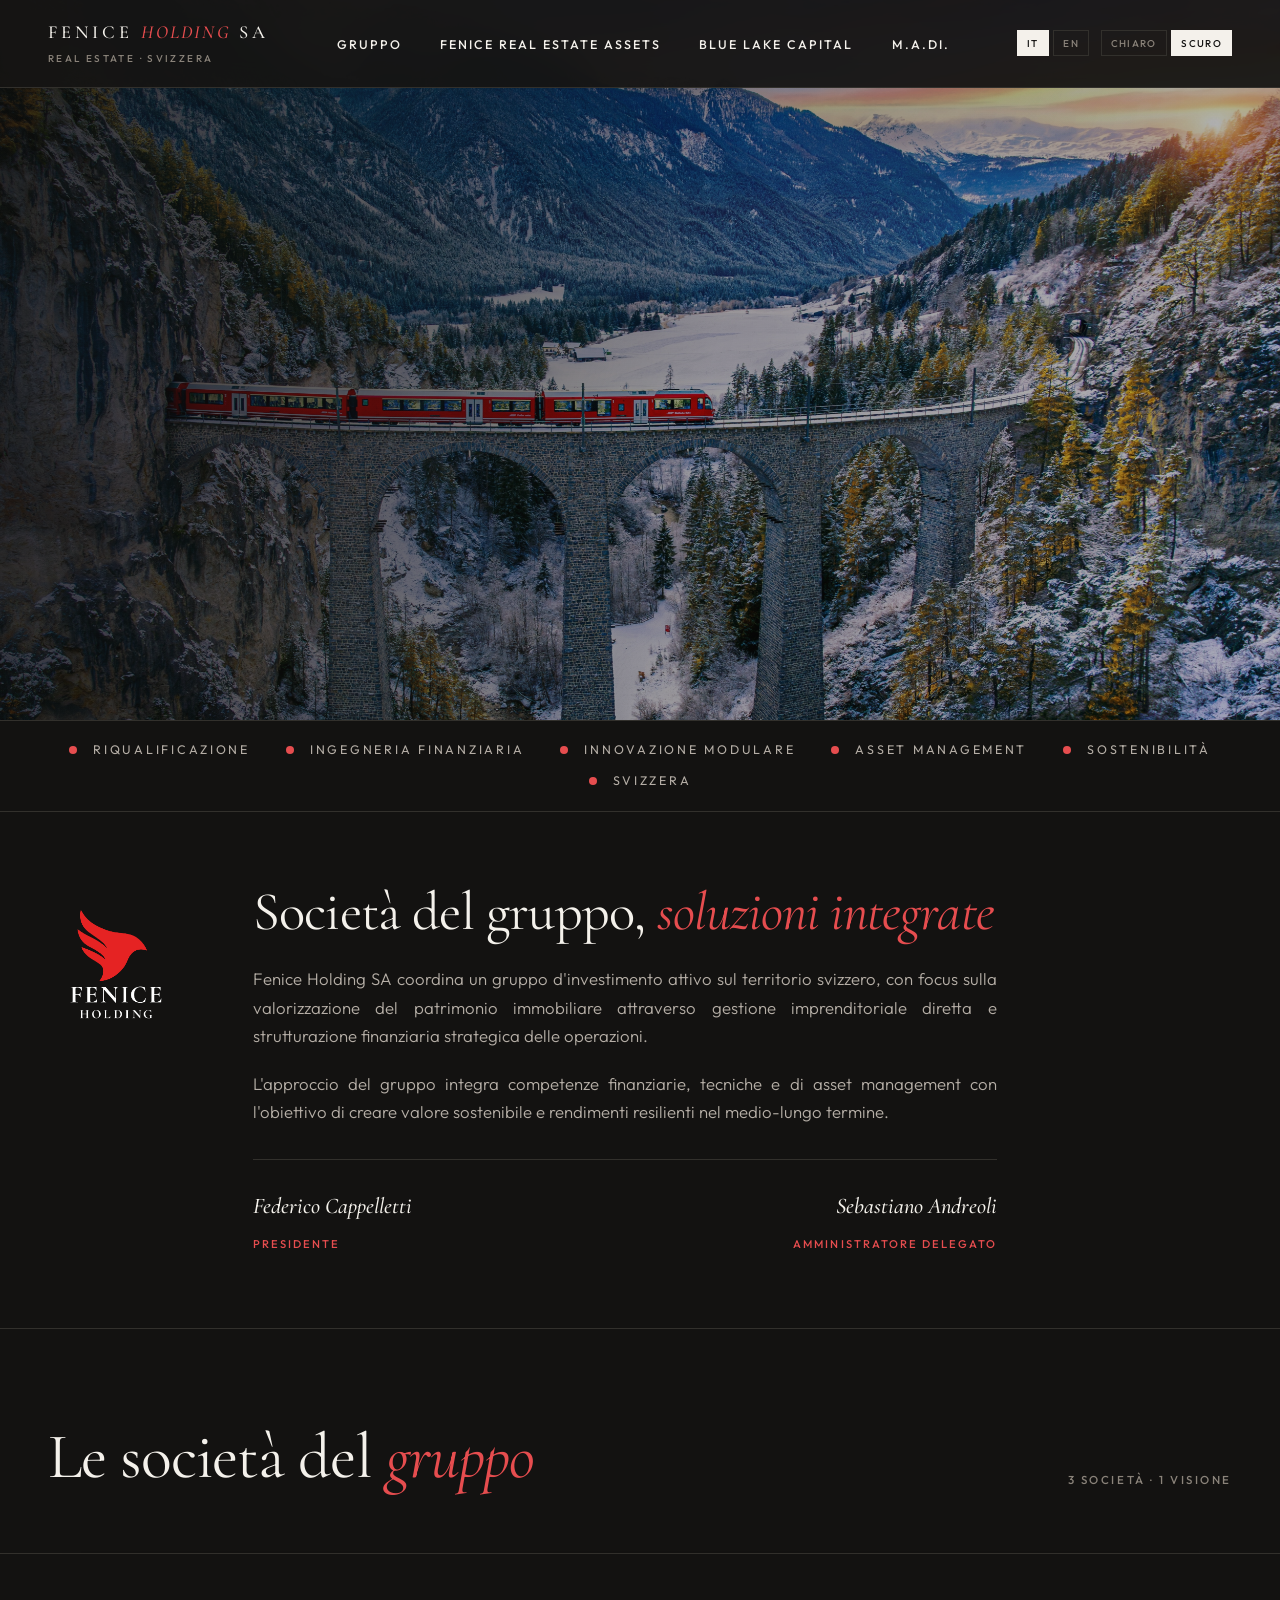
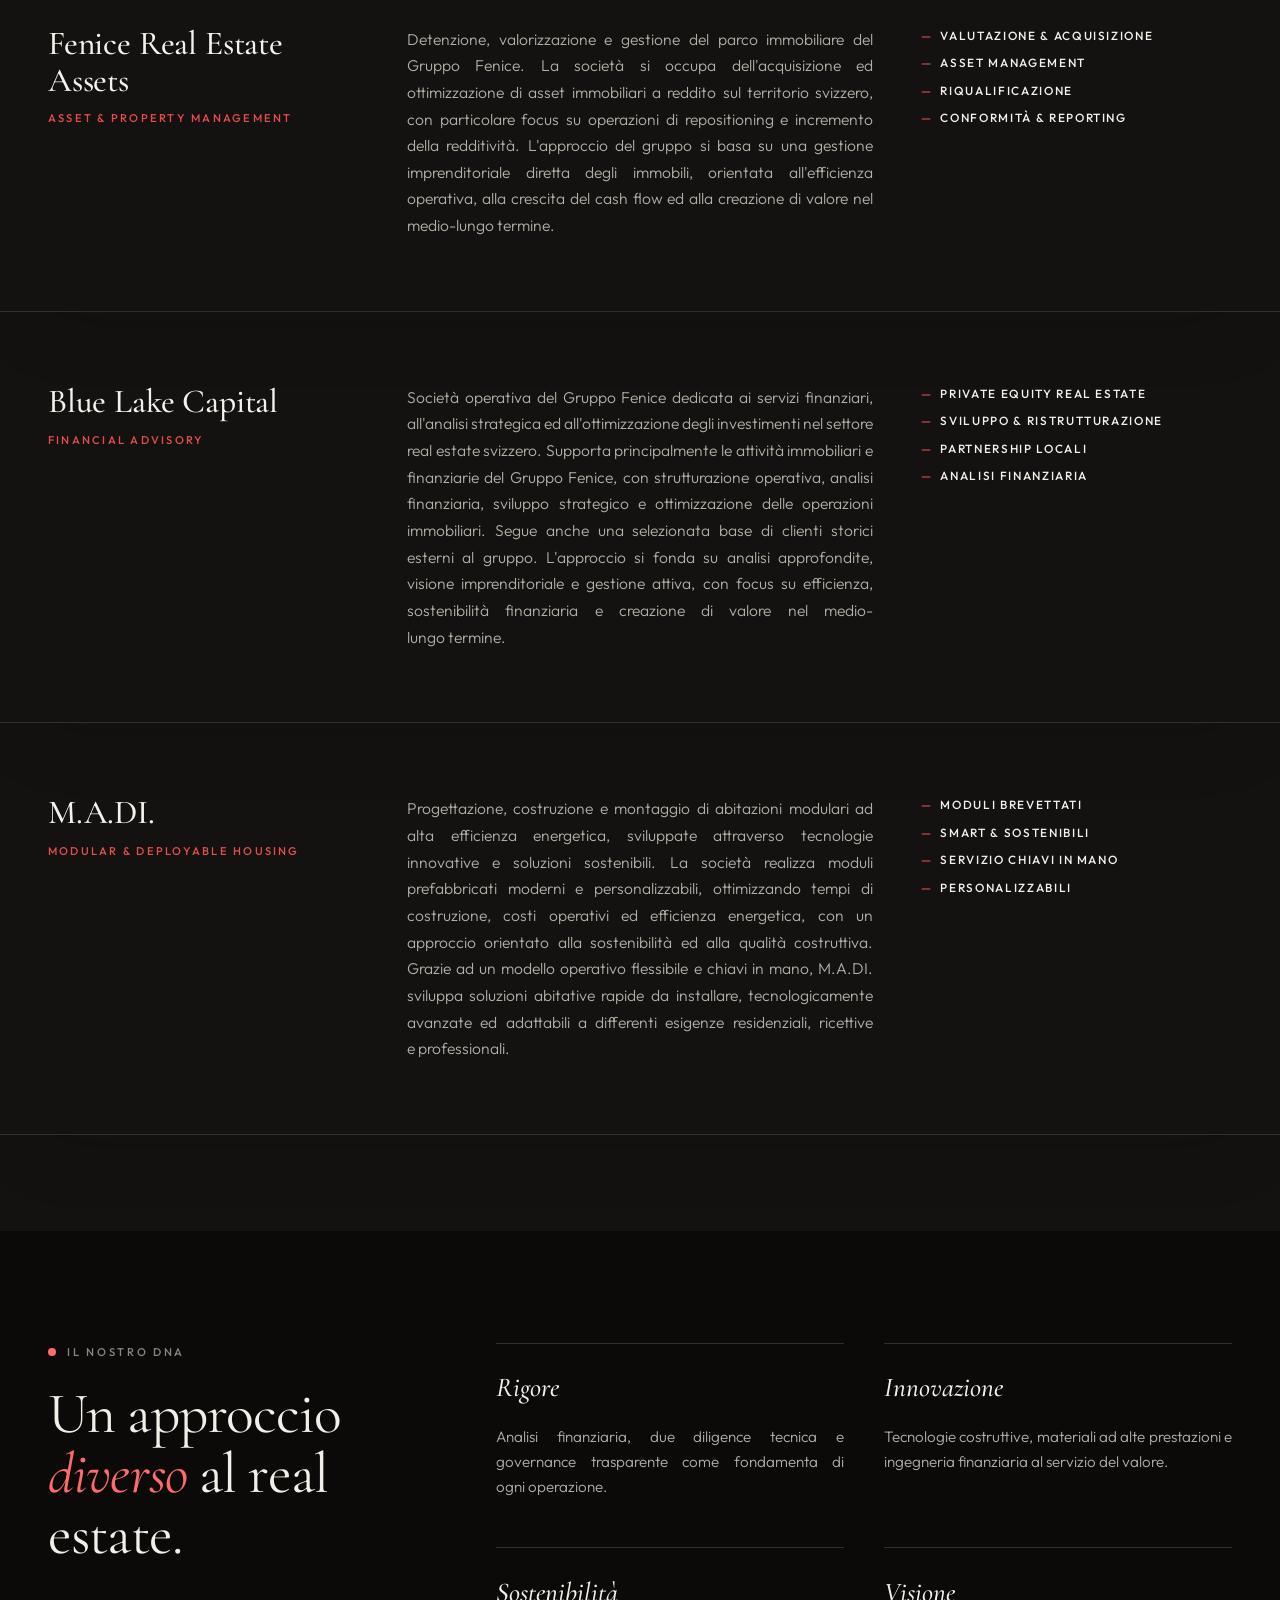
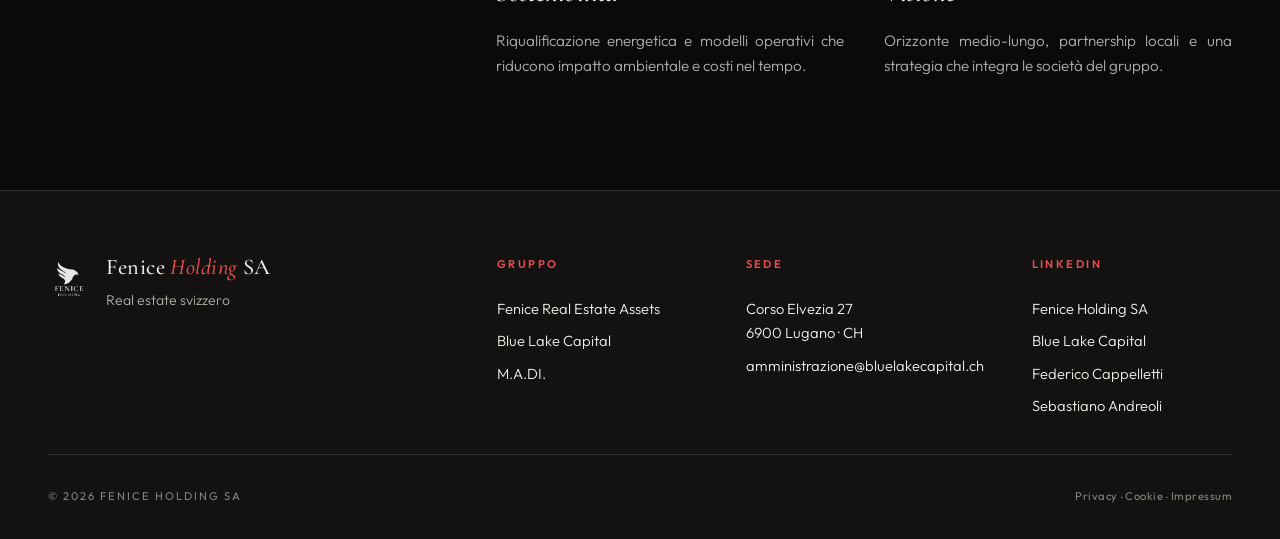
==== commit 050611ec: "feat: default to dark theme Co-authored-by: Cursor <cursoragent@cursor.com>" ====
--- a/index.html
+++ b/index.html
@@ -5,10 +5,12 @@
 <script>
 (function () {
   try {
-    if (localStorage.getItem("fenice-theme") === "dark") {
+    if (localStorage.getItem("fenice-theme") !== "light") {
       document.documentElement.setAttribute("data-theme", "dark");
     }
-  } catch (e) {}
+  } catch (e) {
+    document.documentElement.setAttribute("data-theme", "dark");
+  }
   try {
     if ("scrollRestoration" in history) history.scrollRestoration = "manual";
   } catch (e) {}
@@ -23,6 +25,22 @@
 <meta name="viewport" content="width=device-width, initial-scale=1.0" />
 <title data-it="Fenice Holding SA — Real Estate Svizzera" data-en="Fenice Holding SA — Swiss Real Estate">Fenice Holding SA — Real Estate Svizzera</title>
 <meta name="description" content="Fenice Holding SA — Valore aggiunto nel real estate svizzero attraverso riqualificazione, ingegneria finanziaria e innovazione modulare." />
+<meta property="og:type" content="website" />
+<meta property="og:site_name" content="Fenice Holding SA" />
+<meta property="og:locale" content="it_CH" />
+<meta property="og:url" content="https://feniceholding.ch/" />
+<meta property="og:title" content="Fenice Holding SA — Real Estate Svizzera" />
+<meta property="og:description" content="Valore aggiunto nel real estate svizzero attraverso riqualificazione, ingegneria finanziaria e innovazione modulare." />
+<meta property="og:image" content="https://feniceholding.ch/assets/og-image.jpg" />
+<meta property="og:image:secure_url" content="https://feniceholding.ch/assets/og-image.jpg" />
+<meta property="og:image:type" content="image/jpeg" />
+<meta property="og:image:width" content="1200" />
+<meta property="og:image:height" content="630" />
+<meta property="og:image:alt" content="Fenice Holding SA" />
+<meta name="twitter:card" content="summary_large_image" />
+<meta name="twitter:title" content="Fenice Holding SA — Real Estate Svizzera" />
+<meta name="twitter:description" content="Valore aggiunto nel real estate svizzero attraverso riqualificazione, ingegneria finanziaria e innovazione modulare." />
+<meta name="twitter:image" content="https://feniceholding.ch/assets/og-image.jpg" />
 <link rel="preconnect" href="https://fonts.googleapis.com">
 <link rel="preconnect" href="https://fonts.gstatic.com" crossorigin>
 <link href="https://fonts.googleapis.com/css2?family=Cormorant+Garamond:ital,wght@0,300;0,400;0,500;0,600;0,700;1,400;1,500&family=Outfit:wght@200;300;400;500;600;700&display=swap" rel="stylesheet">
@@ -744,6 +762,17 @@
     footer { padding: 3rem 1.5rem 1.5rem; }
     .footer-base { flex-direction: column; gap: 0.8rem; }
   }
+
+  @media (max-width: 560px) {
+    .footer-grid { grid-template-columns: 1fr; gap: 1.75rem; }
+    .footer-brand-block {
+      align-items: center; gap: 0.85rem;
+      padding-bottom: 1.5rem; border-bottom: 1px solid var(--rule-soft);
+    }
+    .footer-brand-block img { height: 40px; }
+    .foot-col h4 { margin-bottom: 0.6rem; }
+    .footer-base { align-items: flex-start; text-align: left; }
+  }
 </style>
 <link rel="stylesheet" href="theme.css" />
 </head>
